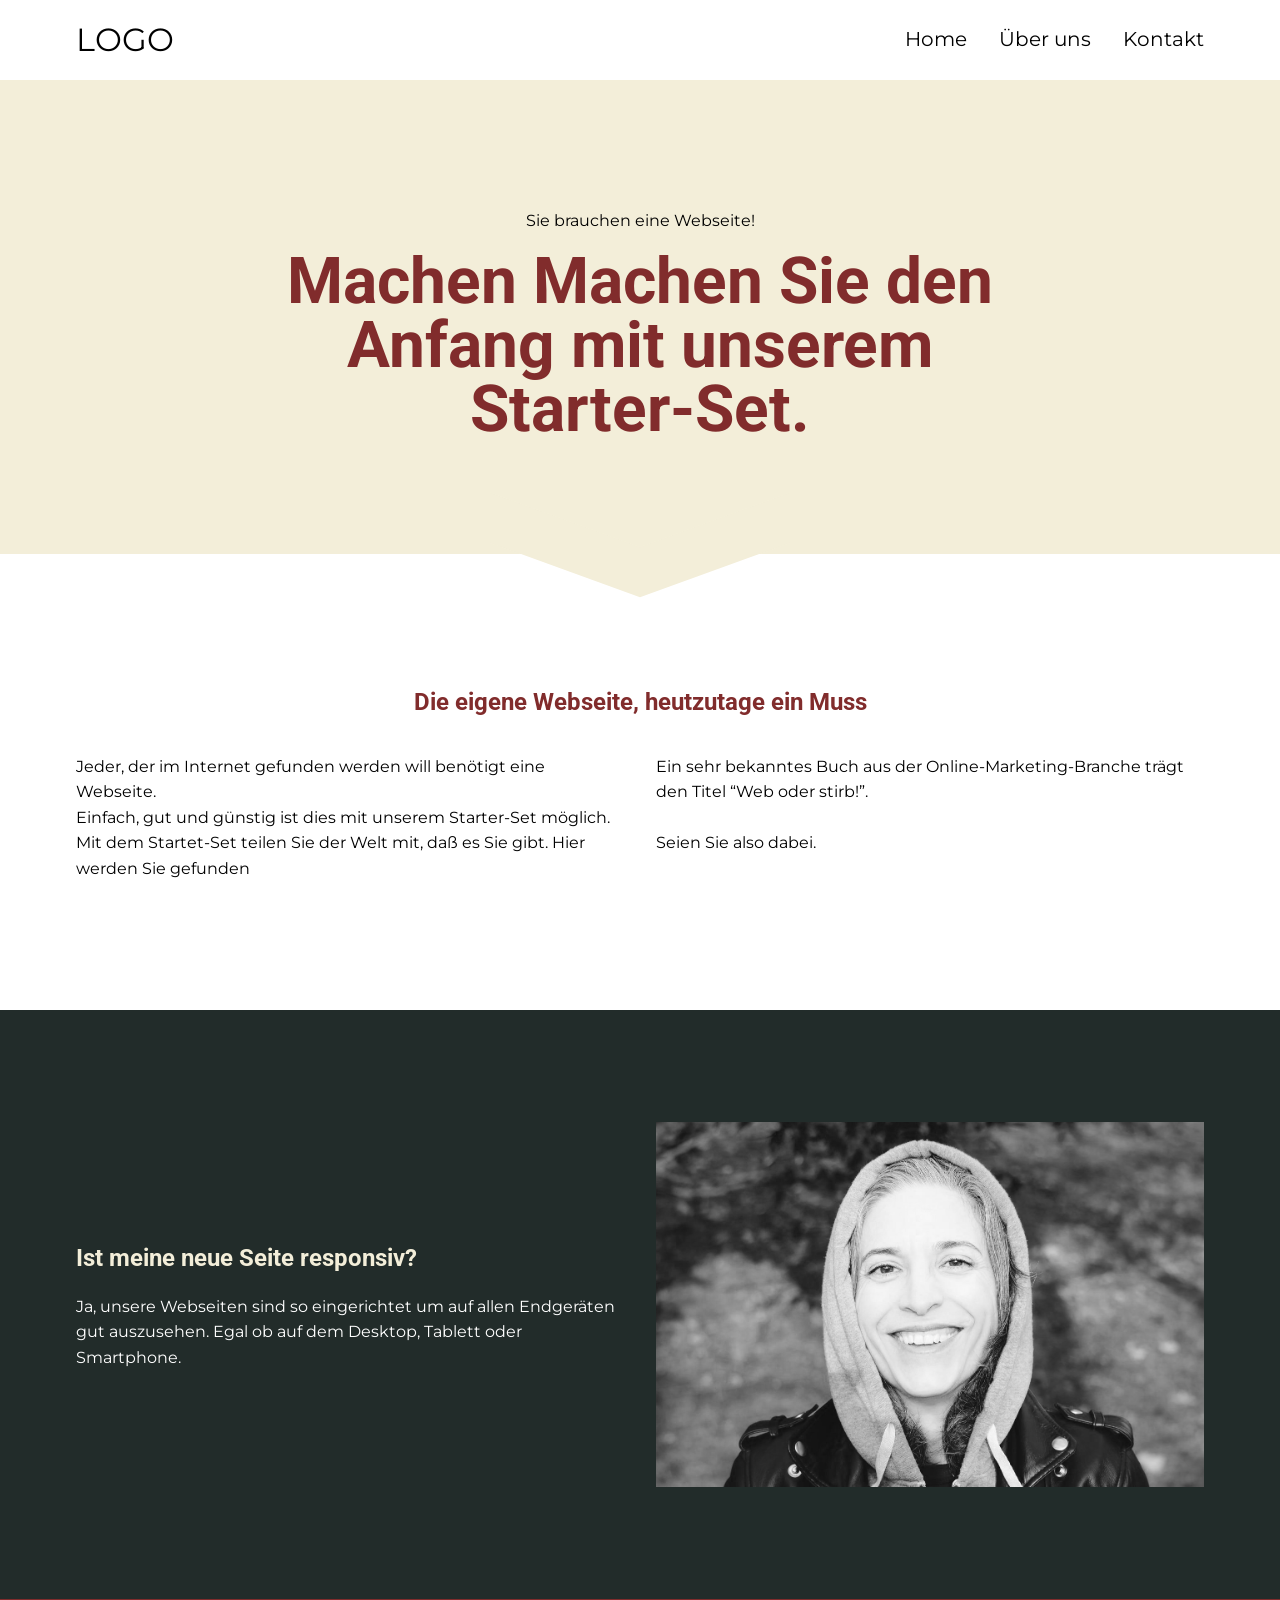
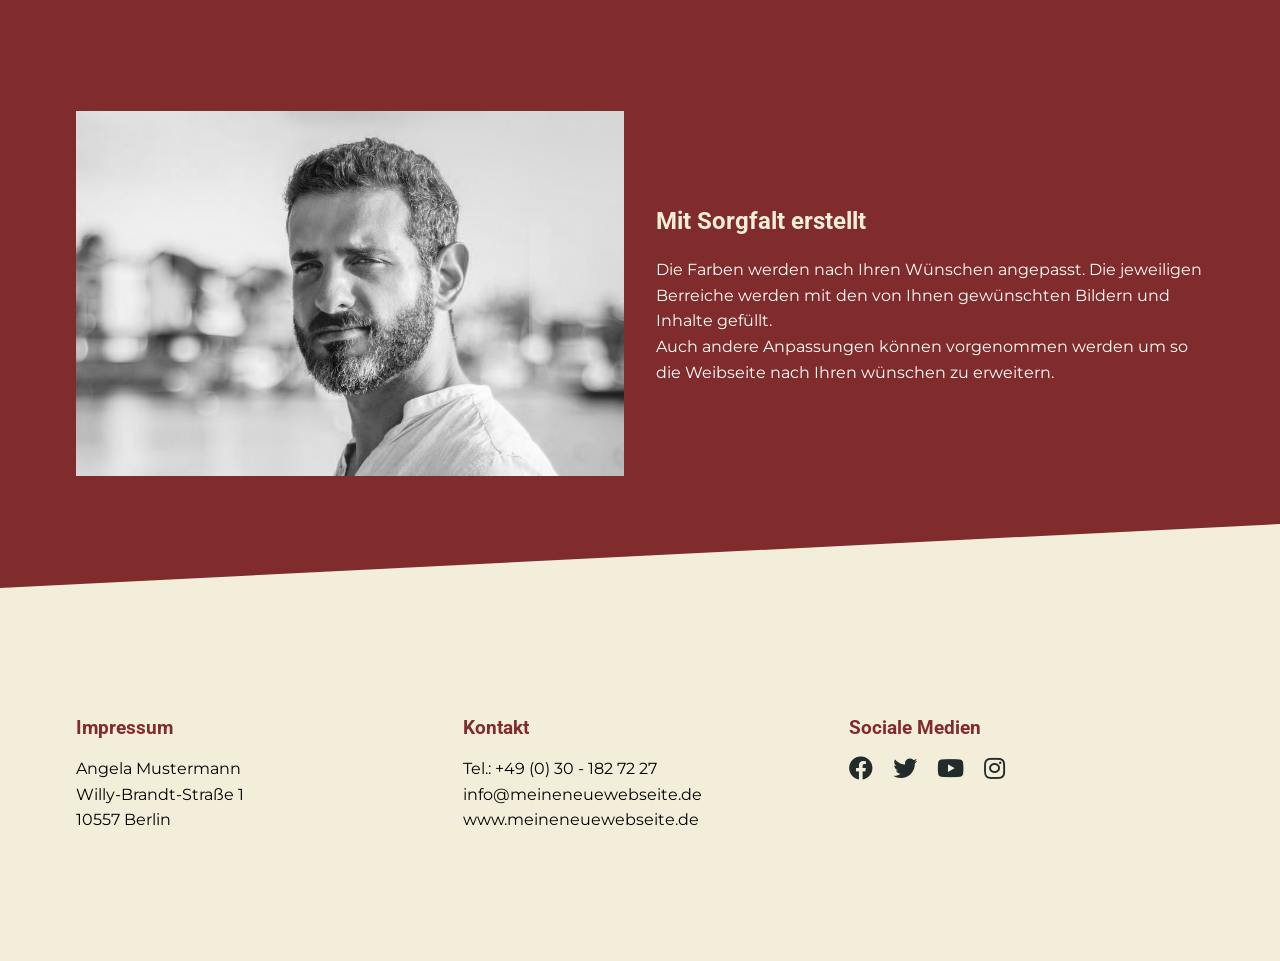
==== index.html @ 492537b1 "upate" ====
<!DOCTYPE html>
<html lang="en">
  <head>
    <meta charset="UTF-8" />
    <meta name="viewport" content="width=device-width, initial-scale=1.0" />
    <title>Starter Company</title>
    <link
      href="https://fonts.googleapis.com/css2?family=Montserrat:wght@100;400;700&family=Roboto:wght@100;400;700&display=swap"
      rel="stylesheet"
    />
    <link
      rel="stylesheet"
      href="https://cdnjs.cloudflare.com/ajax/libs/font-awesome/5.15.1/css/all.min.css"
    />
    <link rel="stylesheet" href="css/main.css" />
  </head>

  <body>
    <section class="container header">
      <nav class="navbar">
        <span class="navbar-toggle" id="js-navbar-toggle">
          <i class="fas fa-bars"></i>
        </span>
        <a href="#" class="logo">LOGO</a>
        <ul class="main-nav" id="js-menu">
          <li><a href="#" class="nav-links">Home</a></li>
          <!--                <li> <a href="#" class="nav-links">Produkte</a> </li>-->
          <li><a href="#" class="nav-links">Über uns</a></li>
          <li><a href="#" class="nav-links">Kontakt</a></li>
        </ul>
      </nav>
    </section>
    <section class="bg-light text-center hero">
      <div class="container container--narrow">
        <p>Sie brauchen eine Webseite!</p>
        <h1>Machen Machen Sie den Anfang mit unserem Starter-Set.</h1>
      </div>
    </section>

    <section>
      <div class="container">
        <h2 class="text-center">Die eigene Webseite, heutzutage ein Muss</h2>
        <div class="split einfuehrung">
          <div>
            <p>
              Jeder, der im Internet gefunden werden will benötigt eine
              Webseite. <br />
              Einfach, gut und günstig ist dies mit unserem Starter-Set möglich.
              Mit dem Startet-Set teilen Sie der Welt mit, da&szlig; es Sie
              gibt. Hier werden Sie gefunden
            </p>
          </div>
          <div>
            <p>
              Ein sehr bekanntes Buch aus der Online-Marketing-Branche trägt den
              Titel “Web oder stirb!”.<br /><br />
              Seien Sie also dabei.
            </p>
          </div>
        </div>
      </div>
    </section>

    <section class="bg-dark">
      <div class="container">
        <div class="split">
          <div>
            <h2>Ist meine neue Seite responsiv?</h2>
            <p>
              Ja, unsere Webseiten sind so eingerichtet um auf allen Endgeräten
              gut auszusehen. Egal ob auf dem Desktop, Tablett oder Smartphone.
            </p>
          </div>
          <div>
            <img
              src="img/image-01.jpg"
              alt="man standing on mountain edge looking at sunset"
            />
          </div>
        </div>
      </div>
    </section>

    <section class="bg-primary">
      <div class="container">
        <div class="split">
          <div>
            <img
              src="img/image-02.jpg"
              alt="foggy mountains with sun setting behind them"
            />
          </div>
          <div>
            <h2>Mit Sorgfalt erstellt</h2>
            <p>
              Die Farben werden nach Ihren Wünschen angepasst. Die jeweiligen
              Berreiche werden mit den von Ihnen gewünschten Bildern und Inhalte
              gefüllt.<br />
              Auch andere Anpassungen können vorgenommen werden um so die
              Weibseite nach Ihren wünschen zu erweitern.
            </p>
          </div>
        </div>
      </div>
    </section>

    <section class="bg-light">
      <div class="container">
        <div class="split footer">
          <div>
            <h3>Impressum</h3>
            <p>
              Angela Mustermann <br />
              Willy-Brandt-Stra&szlig;e 1<br />
              10557 Berlin
            </p>
          </div>
          <div>
            <h3>Kontakt</h3>
            <p>
              Tel.: +49 (0) 30 - 182 72 27<br />
              info@meineneuewebseite.de<br />
              www.meineneuewebseite.de
            </p>
          </div>
          <div>
            <h3>Sociale Medien</h3>
            <ul>
              <li>
                <a href="#"><i class="fab fa-facebook"></i></a>
              </li>
              <li>
                <a href="#"><i class="fab fa-twitter"></i></a>
              </li>
              <li>
                <a href="#"><i class="fab fa-youtube"></i></a>
              </li>
              <li>
                <a href="#"><i class="fab fa-instagram"></i></a>
              </li>
            </ul>
          </div>
        </div>
      </div>
    </section>

    <script>
      let mainNav = document.getElementById("js-menu");
      let navBarToggle = document.getElementById("js-navbar-toggle");

      navBarToggle.addEventListener("click", function () {
        mainNav.classList.toggle("active");
      });
    </script>
  </body>
</html>
---- css/main.css ----
:root {
    --clr-primary-200: #f3eed9;
    --clr-primary-400: #812c2c;

    --clr-neutral-100: #fff;
    --clr-neutral-900: #222c2a;

    --ff-primary: 'Montserrat', sans-serif;
    --ff-accent: 'Roboto', sans-serif;
}

/* === MINI RESET === */

/* Box sizing rules */
*,
*::before,
*::after {
    box-sizing: border-box;
}

/* Remove default padding */
ul,
ol {
    padding: 0;
}

/* Remove default margin */
body,
h1,
h2,
h3,
h4,
p,
ul[class],
/*elements with a class attribute  */
ol[class],
/*elements with a class attribute  */
li,
blockquote {
    margin: 0;
}

/* Set core body defaults */
body {
    scroll-behavior: smooth;
    line-height: 1.6;
}

/* Remove list styles on ul, ol elements with a class attribute */
ul[class],
ol[class] {
    list-style: none;
}

/* A elements that don't have a class get default styles */
a:not([class]) {
    text-decoration-skip-ink: auto;
}

/* Make images easier to work with */
img {
    display: block;
    max-width: 100%;
}

/* Natural flow and rhythm in articles by default */
article > * + * {
    margin-top: 1em;
}

/* Inherit fonts for inputs and buttons */
input,
button,
textarea,
select {
    font: inherit;
}


/* === MINI RESET END === */

body {
    font-family: var(--ff-primary);
    font-weight: 400;
    font-size: 1rem;

}

h1,
h2,
h3 {
    color: var(--clr-primary-400);
    font-family: var(--ff-accent);
    font-weight: 700;
    line-height: 1;
}

h2,
h3,
p {
    margin-top: 1em;
    margin-bottom: 1em;
}

h1 {
    font-size: 4rem;
    /*    text-transform: uppercase;*/
    hyphens: auto;
}


.text-center {
    text-align: center;
}

section {
    padding: 4rem 0;

}

section.header {
    position: relative;
    padding: 0;
}

.container {
    margin: 0 auto;
    width: min(90%, 70.5rem);
}

.split {
    display: flex;
    flex-direction: column;
}


.container--narrow {
    max-width: 50rem;
}

.bg-light {
    background-color: var(--clr-primary-200);
    position: relative;
}

.bg-primary {
    color: var(--clr-neutral-100);
    background-color: var(--clr-primary-400);
    position: relative;
    overflow: hidden;
}

/* ------------------- */
/* SKEW with Border*/

section.bg-primary::after {
    content: "";
    display: block;
    border-bottom: 5vw solid var(--clr-primary-200);
    border-left: 100vw solid transparent;
    position: absolute;
    bottom: 0;
}


/* ------------------- */
/* ARROW with SHAPES*/

section.bg-light.hero::after,
section.bg-light.hero::before {
    position: absolute;
    content: '';
    width: 150px;
    height: 50px;
    background: var(--clr-primary-200);
    bottom: -1em;
    z-index: 100;
}

section.bg-light.hero::before {
    right: 50%;
    transform: skew(0, 20deg)
}

section.bg-light.hero::after {
    left: 50%;
    transform: skew(0, -20deg)
}


.bg-dark {
    color: var(--clr-neutral-100);
    background-color: var(--clr-neutral-900);
}

.bg-primary h2,
.bg-dark h2 {
    color: var(--clr-primary-200);
}

.footer li {
    display: inline-block;
}

.footer a {
    color: var(--clr-neutral-900);
}

.footer .fab {
    font-size: 1.5rem;
    padding-right: 1rem;
}


/* === NAVIGATION === */

.navbar {
    font-size: 1.25rem;
    padding-bottom: 10px;

}

.main-nav {
    list-style-type: none;
    display: none;
}

.navbar ul {
    padding: 0;
    margin: 0;
}

.navbar li {
    padding: .5rem 0 .5rem 1rem;
    border-bottom: 1px solid #ccc;
}

.navbar li:hover {
    background-color: var(--clr-primary-400);
    color: var(--clr-primary-200)
}


.nav-links,
.logo {
    text-decoration: none;
    color: inherit;
}


.logo {
    display: inline-block;
    font-size: 2rem;

}


.navbar-toggle {
    position: absolute;
    top: 10px;
    right: 0px;
    cursor: pointer;
    font-size: 1.5rem;
}

.active {
    display: block;
}

/* === NAVIGATION END === */


/* === === === ===  === */
/*    MEDIA QUERIES     */
/* === === === ===  === */

@media (min-width: 45em) {

    section {
        padding: 7rem 0;
    }

    section.header {
        padding: 0;
    }

    .split {
        flex-direction: row;
        align-items: center;
    }

    .split.einfuehrung,
    .split.footer {
        align-items: flex-start;
    }

    .split > * {
        flex-basis: 100%;
    }

    .split > * + * {
        margin-left: 2em;
    }

    /* === NAVIGATION === */
    .navbar {
        display: flex;
        justify-content: space-between;
        padding-bottom: 0;
        height: 5rem;
        align-items: center;
    }

    .main-nav {
        display: flex;
        flex-direction: row;
        justify-content: flex-end;
    }

    .navbar li {
        padding: 0;
        border-bottom: 0;
    }

    .navbar li:hover {
        background-color: unset;
        color: unset;
    }

    .nav-links {
        margin-left: 2rem;
        padding: 2rem 0 2rem 0;
    }

    .navbar-toggle {
        display: none;
    }


    .nav-links:after {
        margin-left: 2rem;
        display: block;
        content: '';
        border-bottom: 3px solid var(--clr-primary-400);
        transform: scaleX(0);
        transform-origin: left;
        transition: transform 250ms ease-in-out;
    }

    .nav-links:hover:after {
        transform: scaleX(1);

    }

    /* === NAVIGATION END === */

}
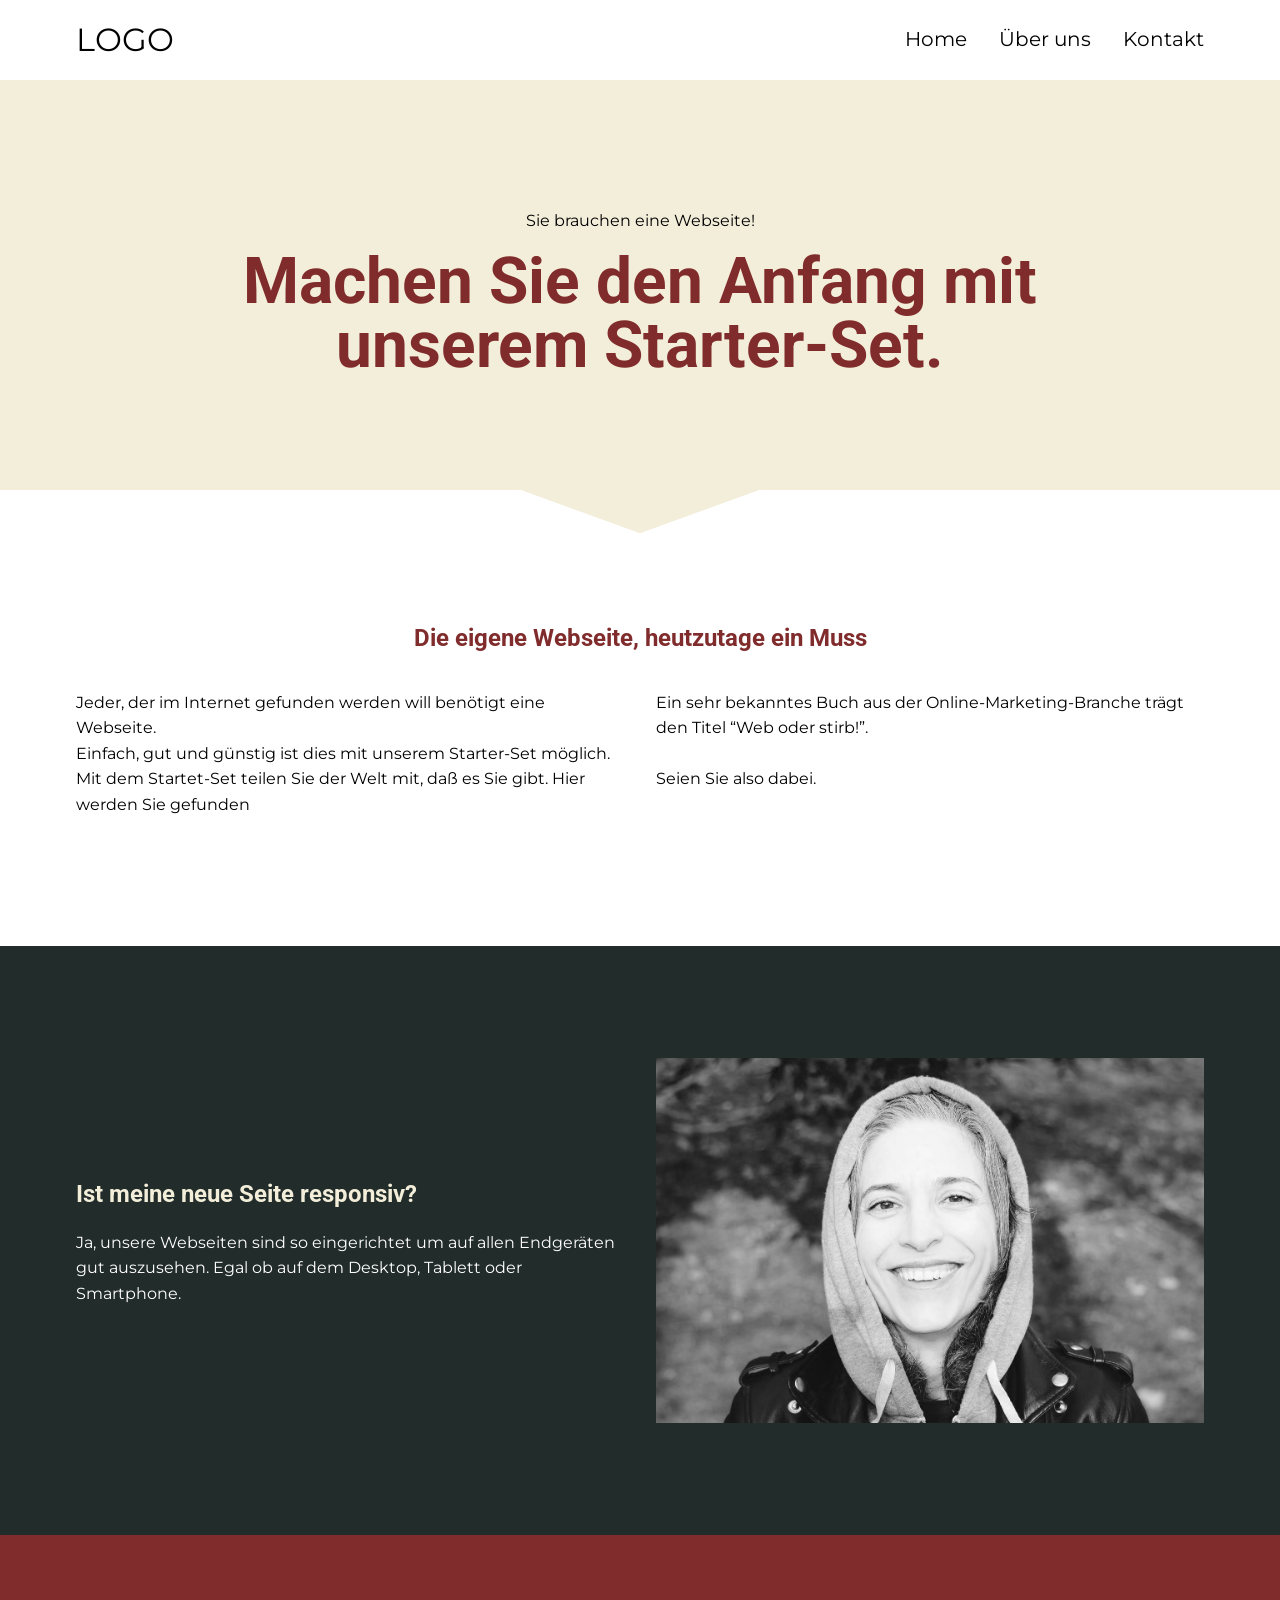
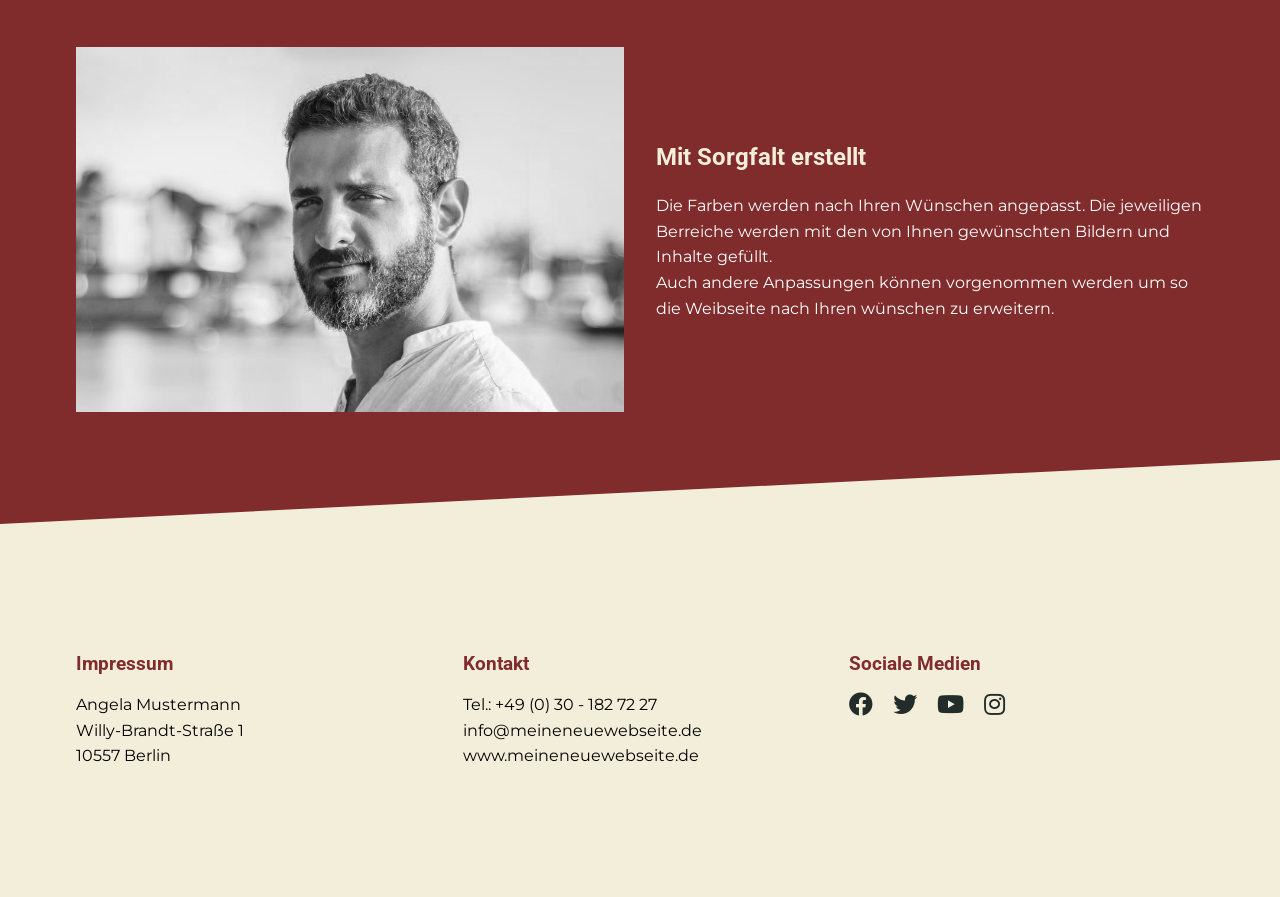
==== commit 27ed2b9d: "Titel gelöscht" ====
--- a/index.html
+++ b/index.html
@@ -33,7 +33,7 @@
     <section class="bg-light text-center hero">
       <div class="container container--narrow">
         <p>Sie brauchen eine Webseite!</p>
-        <h1>Machen Machen Sie den Anfang mit unserem Starter-Set.</h1>
+        <h1>Machen Sie den Anfang mit unserem Starter-Set.</h1>
       </div>
     </section>
 
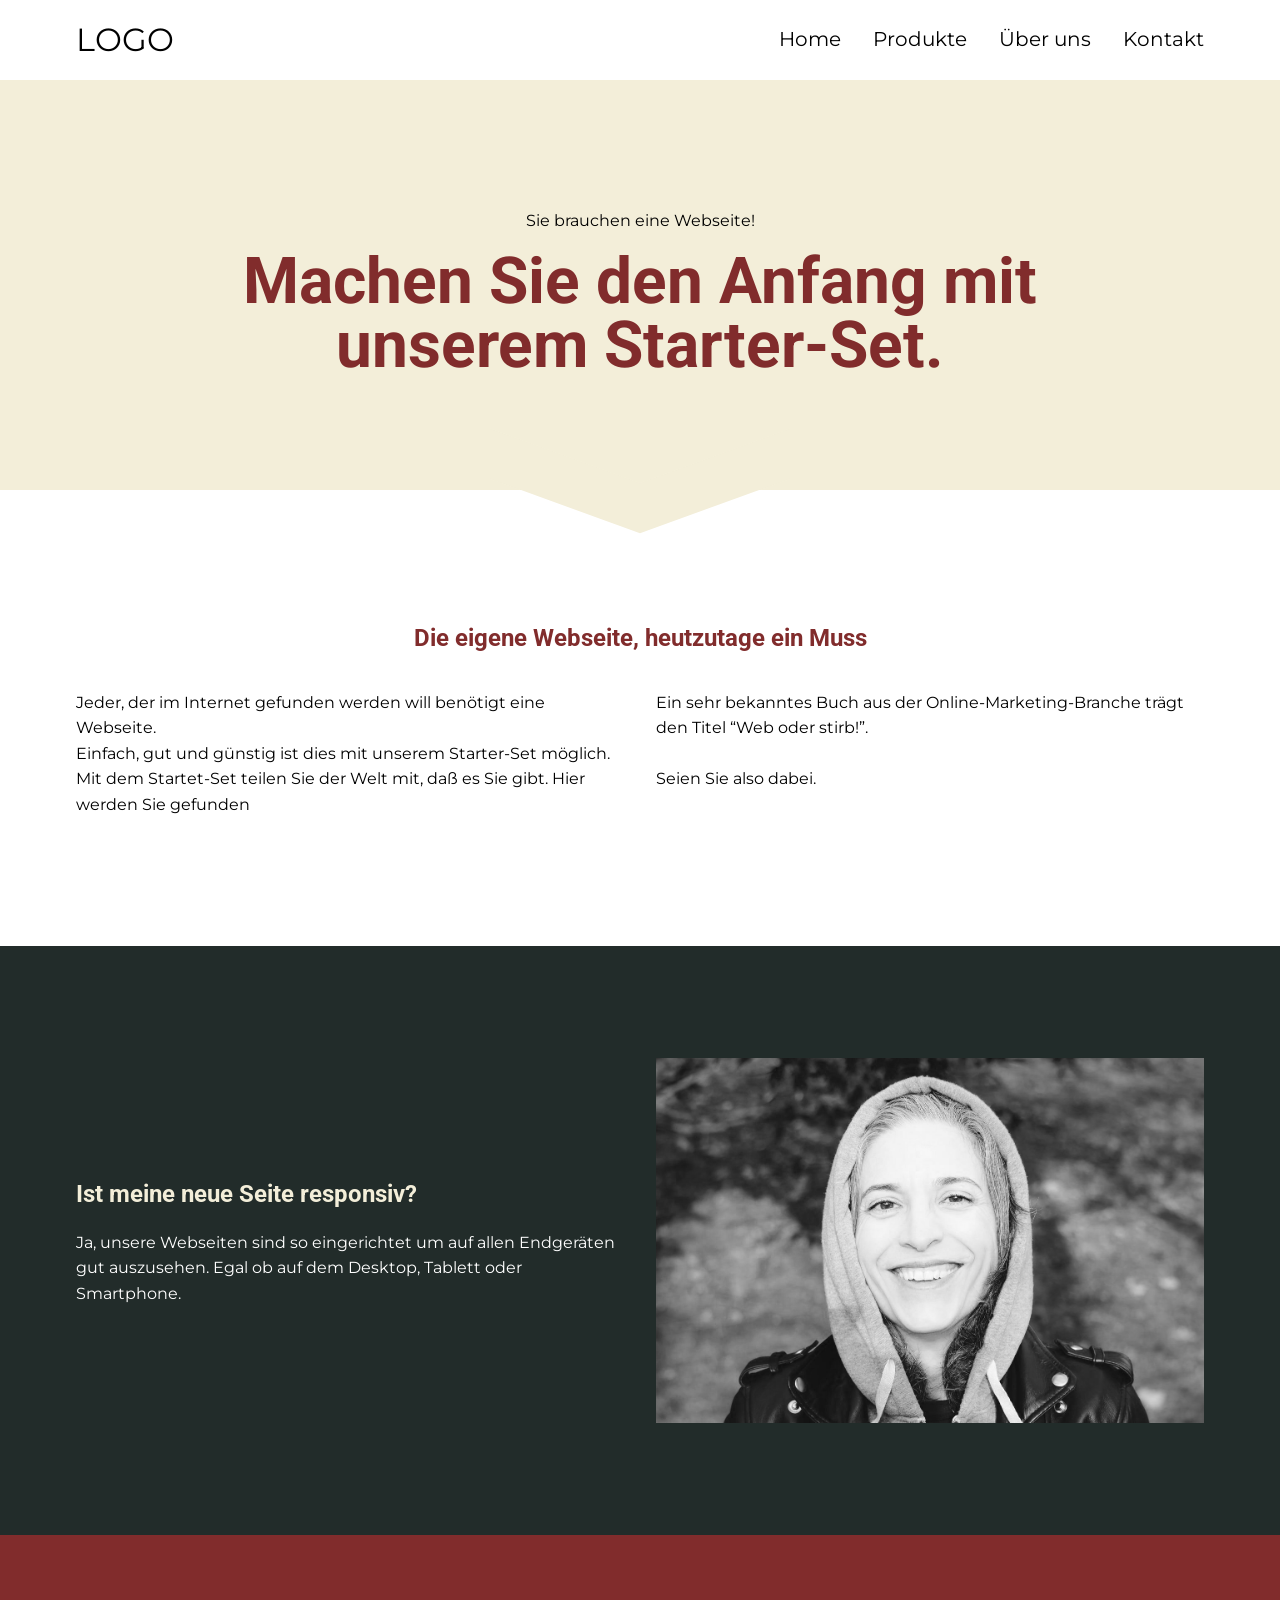
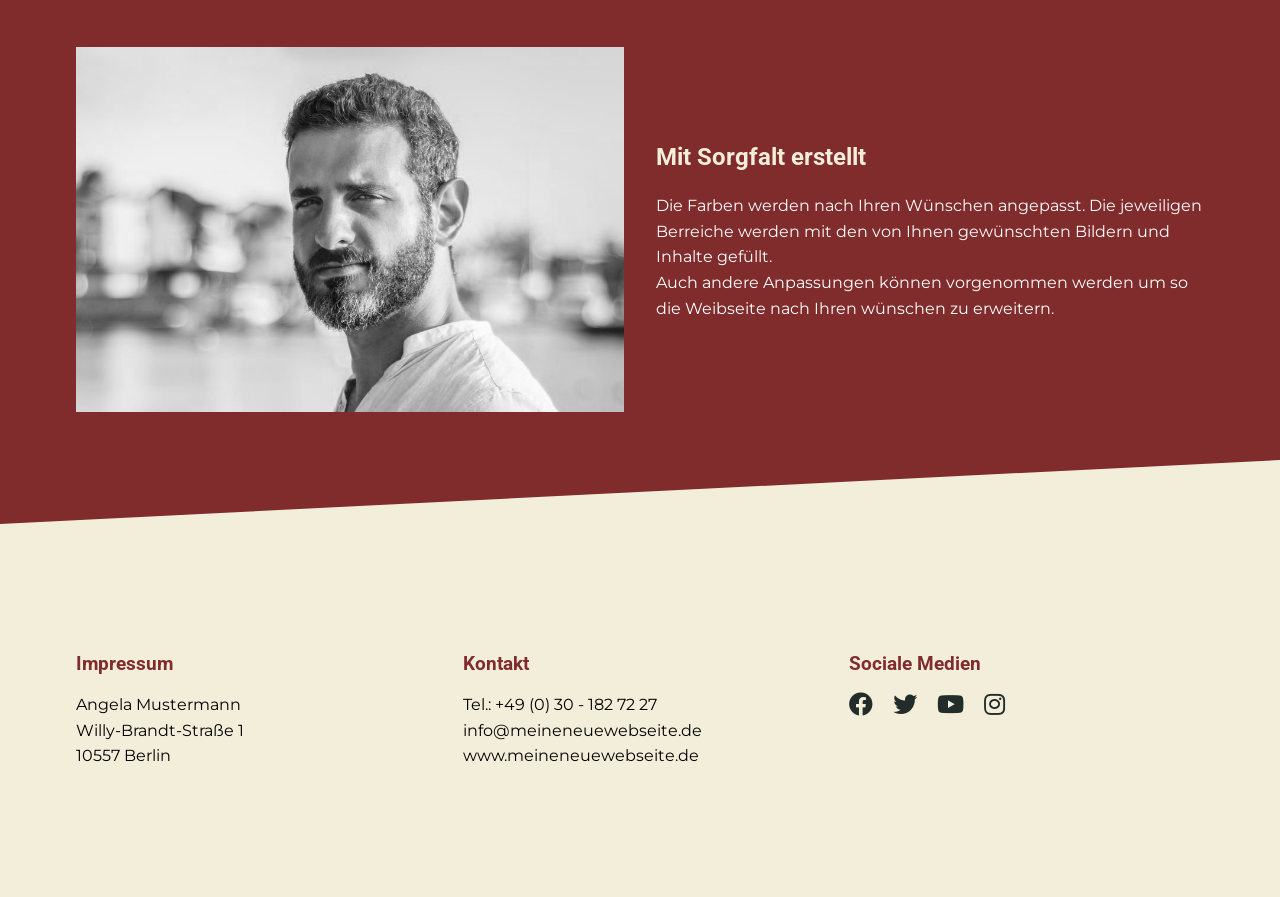
==== commit 652be81c: "Icon Change" ====
--- a/index.html
+++ b/index.html
@@ -13,6 +13,7 @@
       href="https://cdnjs.cloudflare.com/ajax/libs/font-awesome/5.15.1/css/all.min.css"
     />
     <link rel="stylesheet" href="css/main.css" />
+    <script src="script.js" defer></script>
   </head>
 
   <body>
@@ -24,7 +25,7 @@
         <a href="#" class="logo">LOGO</a>
         <ul class="main-nav" id="js-menu">
           <li><a href="#" class="nav-links">Home</a></li>
-          <!--                <li> <a href="#" class="nav-links">Produkte</a> </li>-->
+          <li> <a href="#" class="nav-links">Produkte</a> </li>
           <li><a href="#" class="nav-links">Über uns</a></li>
           <li><a href="#" class="nav-links">Kontakt</a></li>
         </ul>
@@ -143,14 +144,5 @@
         </div>
       </div>
     </section>
-
-    <script>
-      let mainNav = document.getElementById("js-menu");
-      let navBarToggle = document.getElementById("js-navbar-toggle");
-
-      navBarToggle.addEventListener("click", function () {
-        mainNav.classList.toggle("active");
-      });
-    </script>
   </body>
 </html>
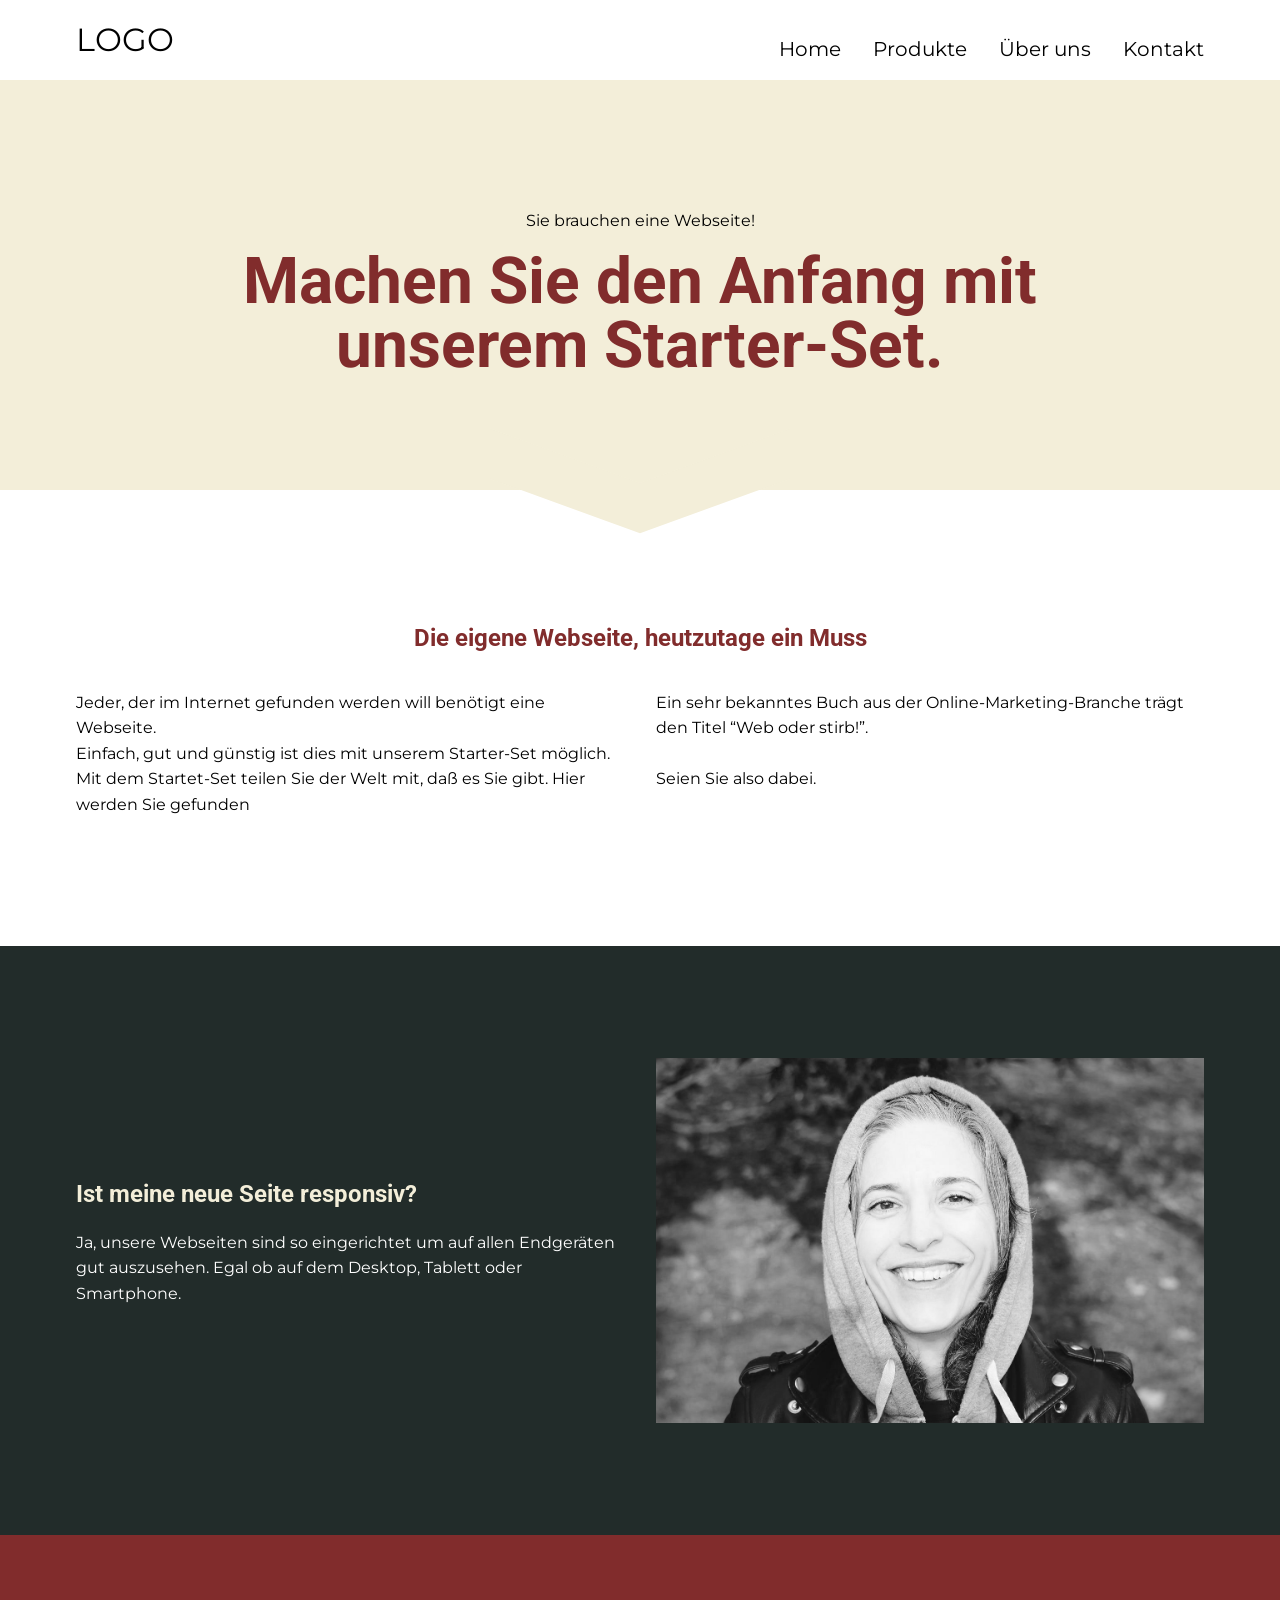
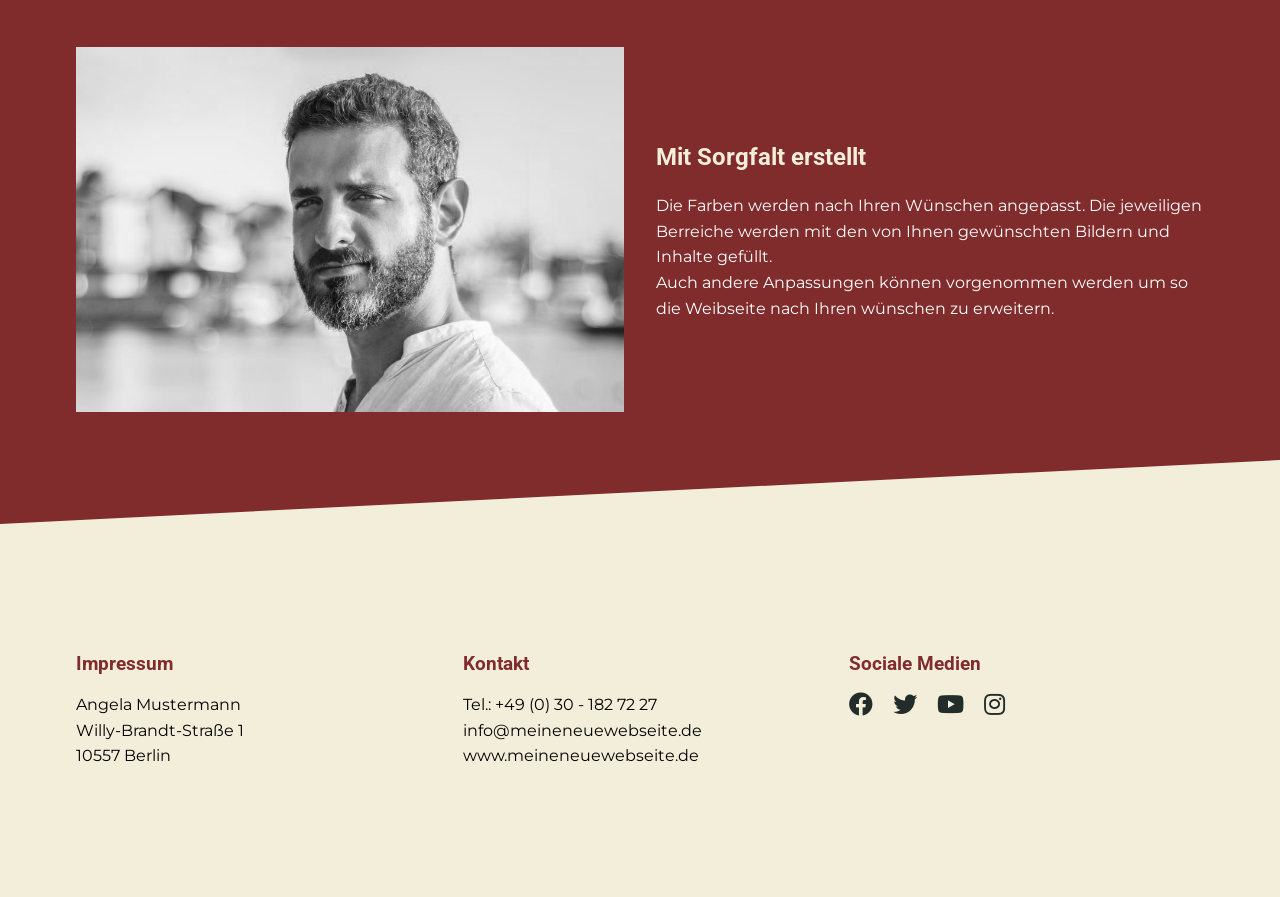
==== commit 60cb37d6: "prettier update" ====
--- a/index.html
+++ b/index.html
@@ -1,148 +1,139 @@
 <!DOCTYPE html>
 <html lang="en">
-  <head>
-    <meta charset="UTF-8" />
-    <meta name="viewport" content="width=device-width, initial-scale=1.0" />
-    <title>Starter Company</title>
-    <link
-      href="https://fonts.googleapis.com/css2?family=Montserrat:wght@100;400;700&family=Roboto:wght@100;400;700&display=swap"
-      rel="stylesheet"
-    />
-    <link
-      rel="stylesheet"
-      href="https://cdnjs.cloudflare.com/ajax/libs/font-awesome/5.15.1/css/all.min.css"
-    />
-    <link rel="stylesheet" href="css/main.css" />
-    <script src="script.js" defer></script>
-  </head>
 
-  <body>
-    <section class="container header">
-      <nav class="navbar">
-        <span class="navbar-toggle" id="js-navbar-toggle">
-          <i class="fas fa-bars"></i>
-        </span>
-        <a href="#" class="logo">LOGO</a>
-        <ul class="main-nav" id="js-menu">
-          <li><a href="#" class="nav-links">Home</a></li>
-          <li> <a href="#" class="nav-links">Produkte</a> </li>
-          <li><a href="#" class="nav-links">Über uns</a></li>
-          <li><a href="#" class="nav-links">Kontakt</a></li>
-        </ul>
-      </nav>
-    </section>
-    <section class="bg-light text-center hero">
-      <div class="container container--narrow">
-        <p>Sie brauchen eine Webseite!</p>
-        <h1>Machen Sie den Anfang mit unserem Starter-Set.</h1>
-      </div>
-    </section>
+<head>
+  <meta charset="UTF-8" />
+  <meta name="viewport" content="width=device-width, initial-scale=1.0" />
+  <title>Starter Company</title>
+  <link
+    href="https://fonts.googleapis.com/css2?family=Montserrat:wght@100;400;700&family=Roboto:wght@100;400;700&display=swap"
+    rel="stylesheet" />
+  <link rel="stylesheet" href="https://cdnjs.cloudflare.com/ajax/libs/font-awesome/5.15.1/css/all.min.css" />
+  <link rel="stylesheet" href="css/main.css" />
+  <script src="script.js" defer></script>
+</head>
 
-    <section>
-      <div class="container">
-        <h2 class="text-center">Die eigene Webseite, heutzutage ein Muss</h2>
-        <div class="split einfuehrung">
-          <div>
-            <p>
-              Jeder, der im Internet gefunden werden will benötigt eine
-              Webseite. <br />
-              Einfach, gut und günstig ist dies mit unserem Starter-Set möglich.
-              Mit dem Startet-Set teilen Sie der Welt mit, da&szlig; es Sie
-              gibt. Hier werden Sie gefunden
-            </p>
-          </div>
-          <div>
-            <p>
-              Ein sehr bekanntes Buch aus der Online-Marketing-Branche trägt den
-              Titel “Web oder stirb!”.<br /><br />
-              Seien Sie also dabei.
-            </p>
-          </div>
+<body>
+  <section class="container header">
+    <nav class="navbar">
+      <span class="navbar-toggle" id="js-navbar-toggle">
+        <i class="fas fa-bars"></i></span>
+      <a href="#" class="logo">LOGO</a>
+      <ul class="main-nav" id="js-menu">
+        <li><a href="#" class="nav-links">Home</a></li>
+        <li><a href="#" class="nav-links">Produkte</a></li>
+        <li><a href="#" class="nav-links">Über uns</a></li>
+        <li><a href="#" class="nav-links">Kontakt</a></li>
+      </ul>
+    </nav>
+  </section>
+  <section class="bg-light text-center hero">
+    <div class="container container--narrow">
+      <p>Sie brauchen eine Webseite!</p>
+      <h1>Machen Sie den Anfang mit unserem Starter-Set.</h1>
+    </div>
+  </section>
+
+  <section>
+    <div class="container">
+      <h2 class="text-center">Die eigene Webseite, heutzutage ein Muss</h2>
+      <div class="split einfuehrung">
+        <div>
+          <p>
+            Jeder, der im Internet gefunden werden will benötigt eine
+            Webseite. <br />
+            Einfach, gut und günstig ist dies mit unserem Starter-Set möglich.
+            Mit dem Startet-Set teilen Sie der Welt mit, da&szlig; es Sie
+            gibt. Hier werden Sie gefunden
+          </p>
+        </div>
+        <div>
+          <p>
+            Ein sehr bekanntes Buch aus der Online-Marketing-Branche trägt den
+            Titel “Web oder stirb!”.<br /><br />
+            Seien Sie also dabei.
+          </p>
         </div>
       </div>
-    </section>
+    </div>
+  </section>
 
-    <section class="bg-dark">
-      <div class="container">
-        <div class="split">
-          <div>
-            <h2>Ist meine neue Seite responsiv?</h2>
-            <p>
-              Ja, unsere Webseiten sind so eingerichtet um auf allen Endgeräten
-              gut auszusehen. Egal ob auf dem Desktop, Tablett oder Smartphone.
-            </p>
-          </div>
-          <div>
-            <img
-              src="img/image-01.jpg"
-              alt="man standing on mountain edge looking at sunset"
-            />
-          </div>
+  <section class="bg-dark">
+    <div class="container">
+      <div class="split">
+        <div>
+          <h2>Ist meine neue Seite responsiv?</h2>
+          <p>
+            Ja, unsere Webseiten sind so eingerichtet um auf allen Endgeräten
+            gut auszusehen. Egal ob auf dem Desktop, Tablett oder Smartphone.
+          </p>
+        </div>
+        <div>
+          <img src="img/image-01.jpg" alt="man standing on mountain edge looking at sunset" />
         </div>
       </div>
-    </section>
+    </div>
+  </section>
 
-    <section class="bg-primary">
-      <div class="container">
-        <div class="split">
-          <div>
-            <img
-              src="img/image-02.jpg"
-              alt="foggy mountains with sun setting behind them"
-            />
-          </div>
-          <div>
-            <h2>Mit Sorgfalt erstellt</h2>
-            <p>
-              Die Farben werden nach Ihren Wünschen angepasst. Die jeweiligen
-              Berreiche werden mit den von Ihnen gewünschten Bildern und Inhalte
-              gefüllt.<br />
-              Auch andere Anpassungen können vorgenommen werden um so die
-              Weibseite nach Ihren wünschen zu erweitern.
-            </p>
-          </div>
+  <section class="bg-primary">
+    <div class="container">
+      <div class="split">
+        <div>
+          <img src="img/image-02.jpg" alt="foggy mountains with sun setting behind them" />
+        </div>
+        <div>
+          <h2>Mit Sorgfalt erstellt</h2>
+          <p>
+            Die Farben werden nach Ihren Wünschen angepasst. Die jeweiligen
+            Berreiche werden mit den von Ihnen gewünschten Bildern und Inhalte
+            gefüllt.<br />
+            Auch andere Anpassungen können vorgenommen werden um so die
+            Weibseite nach Ihren wünschen zu erweitern.
+          </p>
         </div>
       </div>
-    </section>
+    </div>
+  </section>
 
-    <section class="bg-light">
-      <div class="container">
-        <div class="split footer">
-          <div>
-            <h3>Impressum</h3>
-            <p>
-              Angela Mustermann <br />
-              Willy-Brandt-Stra&szlig;e 1<br />
-              10557 Berlin
-            </p>
-          </div>
-          <div>
-            <h3>Kontakt</h3>
-            <p>
-              Tel.: +49 (0) 30 - 182 72 27<br />
-              info@meineneuewebseite.de<br />
-              www.meineneuewebseite.de
-            </p>
-          </div>
-          <div>
-            <h3>Sociale Medien</h3>
-            <ul>
-              <li>
-                <a href="#"><i class="fab fa-facebook"></i></a>
-              </li>
-              <li>
-                <a href="#"><i class="fab fa-twitter"></i></a>
-              </li>
-              <li>
-                <a href="#"><i class="fab fa-youtube"></i></a>
-              </li>
-              <li>
-                <a href="#"><i class="fab fa-instagram"></i></a>
-              </li>
-            </ul>
-          </div>
+  <section class="bg-light">
+    <div class="container">
+      <div class="split footer">
+        <div>
+          <h3>Impressum</h3>
+          <p>
+            Angela Mustermann <br />
+            Willy-Brandt-Stra&szlig;e 1<br />
+            10557 Berlin
+          </p>
+        </div>
+        <div>
+          <h3>Kontakt</h3>
+          <p>
+            Tel.: +49 (0) 30 - 182 72 27<br />
+            info@meineneuewebseite.de<br />
+            www.meineneuewebseite.de
+          </p>
+        </div>
+        <div>
+          <h3>Sociale Medien</h3>
+          <ul>
+            <li>
+              <a href="#"><i class="fab fa-facebook"></i></a>
+            </li>
+            <li>
+              <a href="#"><i class="fab fa-twitter"></i></a>
+            </li>
+            <li>
+              <a href="#"><i class="fab fa-youtube"></i></a>
+            </li>
+            <li>
+              <a href="#"><i class="fab fa-instagram"></i></a>
+            </li>
+          </ul>
         </div>
       </div>
-    </section>
-  </body>
-</html>
+    </div>
+  </section>
+</body>
+
+</html>
--- a/css/main.css
+++ b/css/main.css
@@ -64,7 +64,7 @@
 }
 
 /* Natural flow and rhythm in articles by default */
-article > * + * {
+article>*+* {
     margin-top: 1em;
 }
 
@@ -211,7 +211,6 @@
     padding-right: 1rem;
 }
 
-
 /* === NAVIGATION === */
 
 .navbar {
@@ -227,7 +226,7 @@
 
 .navbar ul {
     padding: 0;
-    margin: 0;
+    margin-top: 20px;
 }
 
 .navbar li {
@@ -294,11 +293,11 @@
         align-items: flex-start;
     }
 
-    .split > * {
+    .split>* {
         flex-basis: 100%;
     }
 
-    .split > * + * {
+    .split>*+* {
         margin-left: 2em;
     }
 
@@ -354,4 +353,4 @@
 
     /* === NAVIGATION END === */
 
-}
+}
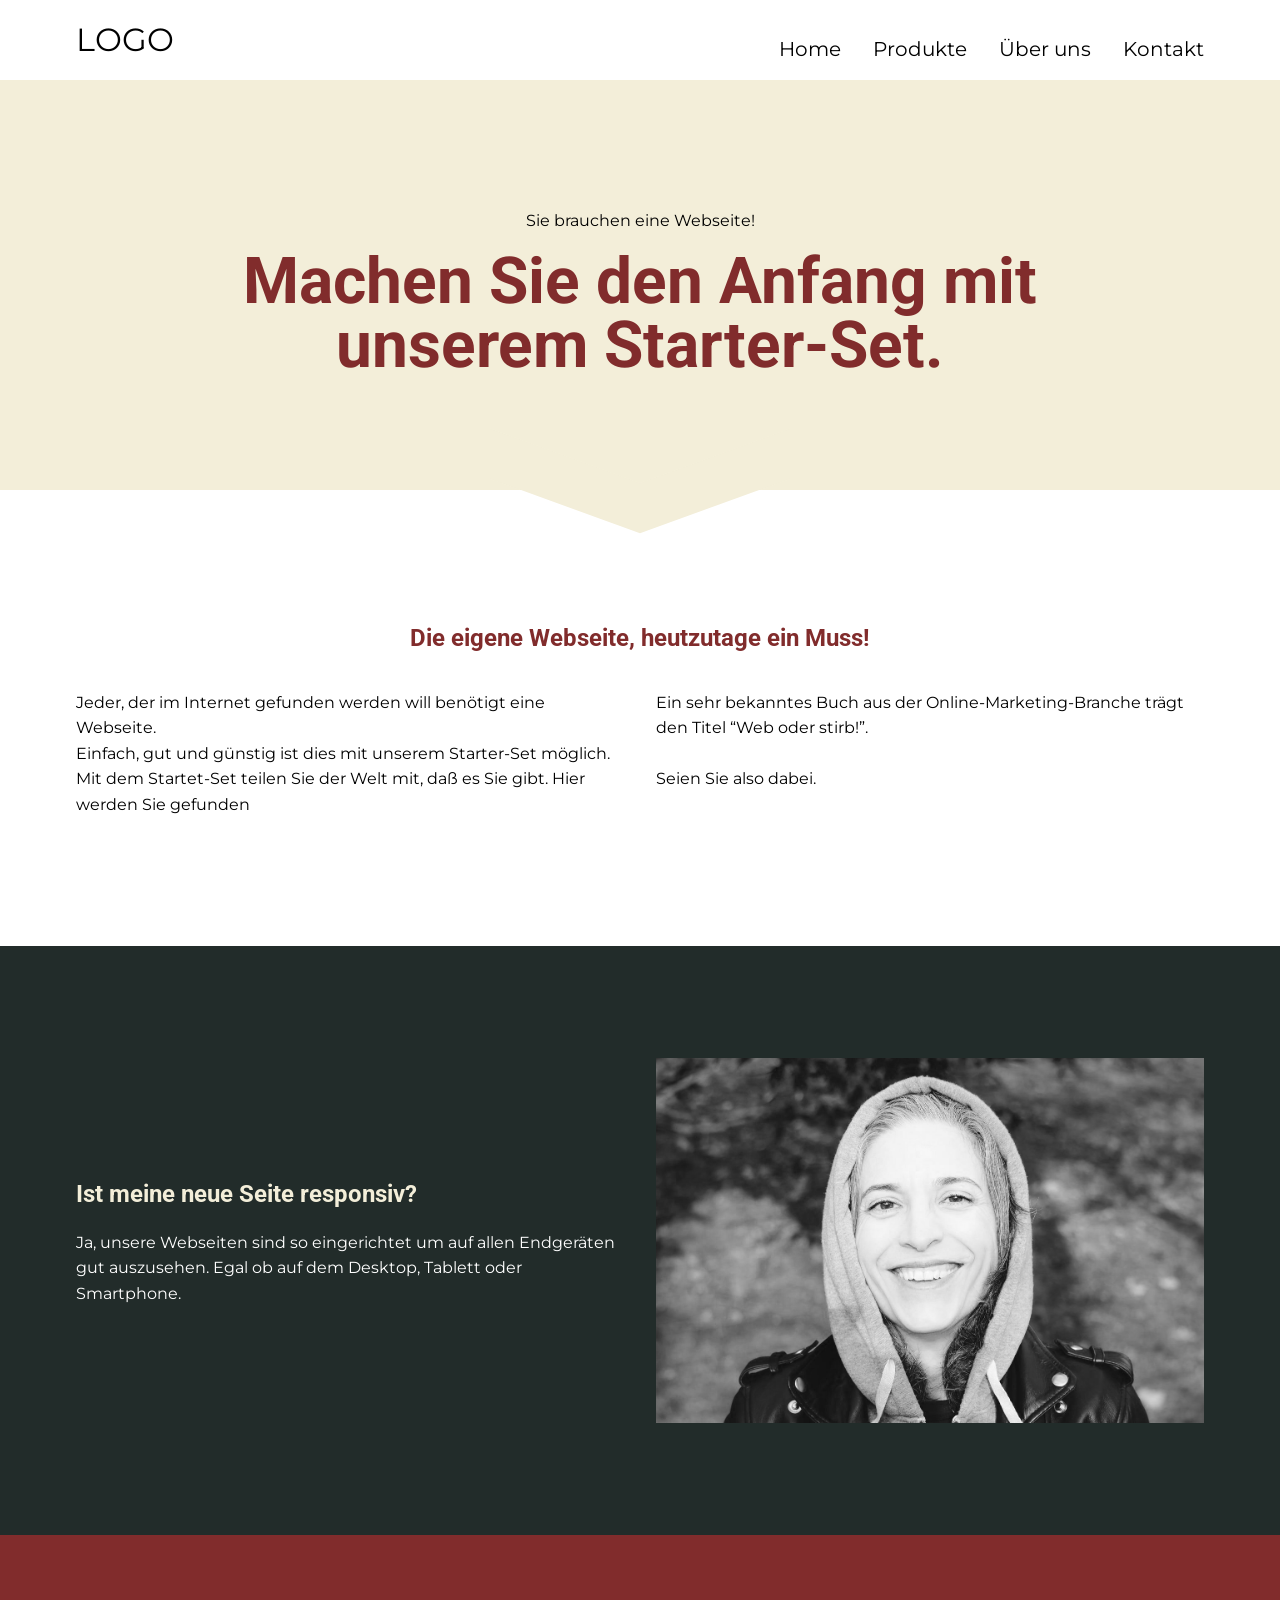
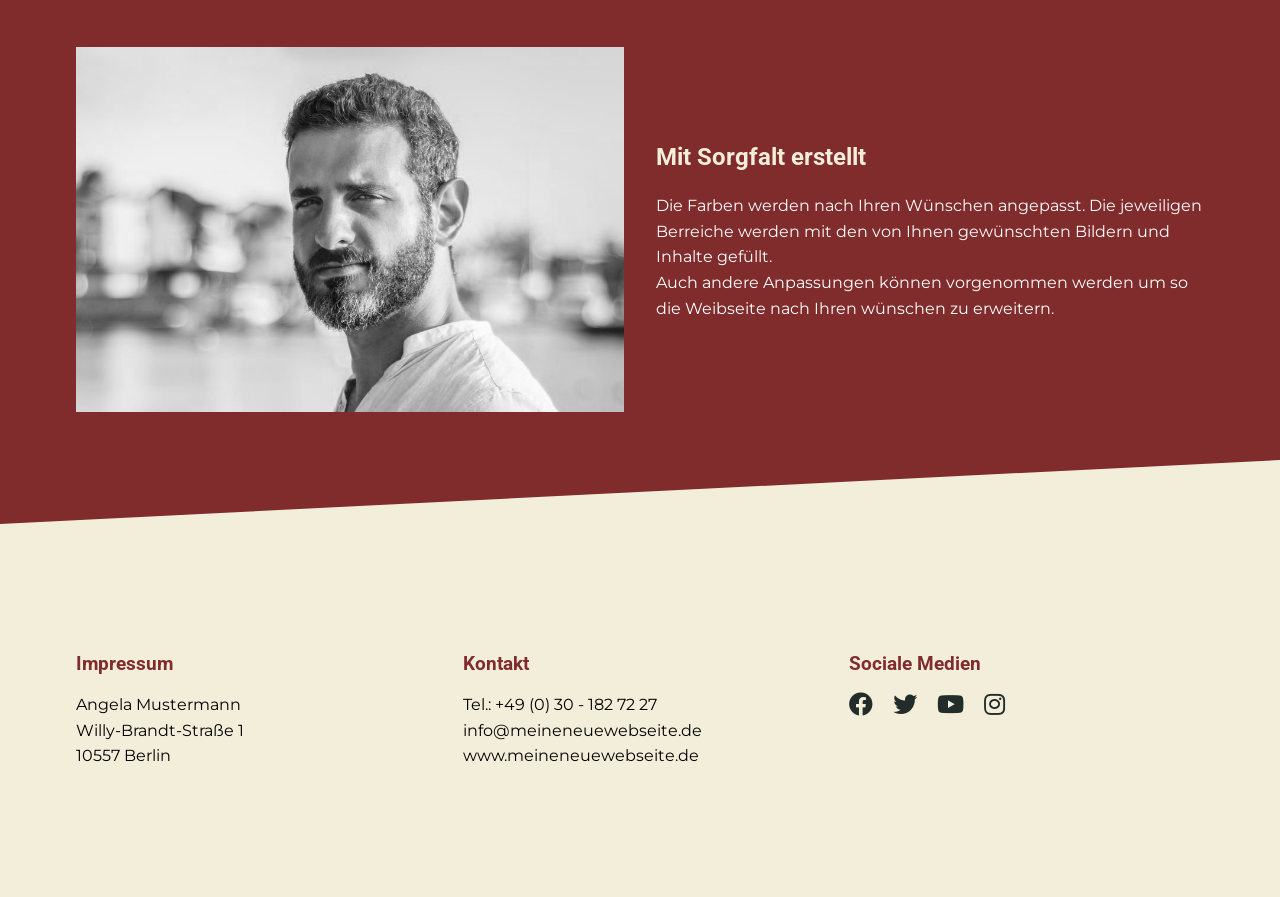
==== commit 66531ba6: "beautify" ====
--- a/index.html
+++ b/index.html
@@ -2,138 +2,134 @@
 <html lang="en">
 
 <head>
-  <meta charset="UTF-8" />
-  <meta name="viewport" content="width=device-width, initial-scale=1.0" />
-  <title>Starter Company</title>
-  <link
-    href="https://fonts.googleapis.com/css2?family=Montserrat:wght@100;400;700&family=Roboto:wght@100;400;700&display=swap"
-    rel="stylesheet" />
-  <link rel="stylesheet" href="https://cdnjs.cloudflare.com/ajax/libs/font-awesome/5.15.1/css/all.min.css" />
-  <link rel="stylesheet" href="css/main.css" />
-  <script src="script.js" defer></script>
+    <meta charset="UTF-8" />
+    <meta name="viewport" content="width=device-width, initial-scale=1.0" />
+    <title>Starter Company</title>
+    <link href="https://fonts.googleapis.com/css2?family=Montserrat:wght@100;400;700&family=Roboto:wght@100;400;700&display=swap" rel="stylesheet" />
+    <link rel="stylesheet" href="https://cdnjs.cloudflare.com/ajax/libs/font-awesome/5.15.1/css/all.min.css" />
+    <link rel="stylesheet" href="css/main.css" />
+    <script src="script.js" defer></script>
 </head>
 
 <body>
-  <section class="container header">
-    <nav class="navbar">
-      <span class="navbar-toggle" id="js-navbar-toggle">
-        <i class="fas fa-bars"></i></span>
-      <a href="#" class="logo">LOGO</a>
-      <ul class="main-nav" id="js-menu">
-        <li><a href="#" class="nav-links">Home</a></li>
-        <li><a href="#" class="nav-links">Produkte</a></li>
-        <li><a href="#" class="nav-links">Über uns</a></li>
-        <li><a href="#" class="nav-links">Kontakt</a></li>
-      </ul>
-    </nav>
-  </section>
-  <section class="bg-light text-center hero">
-    <div class="container container--narrow">
-      <p>Sie brauchen eine Webseite!</p>
-      <h1>Machen Sie den Anfang mit unserem Starter-Set.</h1>
-    </div>
-  </section>
+    <section class="container header">
+        <nav class="navbar">
+            <span class="navbar-toggle" id="js-navbar-toggle">
+                <i class="fas fa-bars"></i></span>
+            <a href="#" class="logo">LOGO</a>
+            <ul class="main-nav" id="js-menu">
+                <li><a href="#" class="nav-links">Home</a></li>
+                <li><a href="#" class="nav-links">Produkte</a></li>
+                <li><a href="#" class="nav-links">Über uns</a></li>
+                <li><a href="#" class="nav-links">Kontakt</a></li>
+            </ul>
+        </nav>
+    </section>
+    <section class="bg-light text-center hero">
+        <div class="container container--narrow">
+            <p>Sie brauchen eine Webseite!</p>
+            <h1>Machen Sie den Anfang mit unserem Starter-Set.</h1>
+        </div>
+    </section>
 
-  <section>
-    <div class="container">
-      <h2 class="text-center">Die eigene Webseite, heutzutage ein Muss</h2>
-      <div class="split einfuehrung">
-        <div>
-          <p>
-            Jeder, der im Internet gefunden werden will benötigt eine
-            Webseite. <br />
-            Einfach, gut und günstig ist dies mit unserem Starter-Set möglich.
-            Mit dem Startet-Set teilen Sie der Welt mit, da&szlig; es Sie
-            gibt. Hier werden Sie gefunden
-          </p>
+    <section>
+        <div class="container">
+            <h2 class="text-center">Die eigene Webseite, heutzutage ein Muss!</h2>
+            <div class="split einfuehrung">
+                <div>
+                    <p>
+                        Jeder, der im Internet gefunden werden will benötigt eine
+                        Webseite. <br />
+                        Einfach, gut und günstig ist dies mit unserem Starter-Set möglich.
+                        Mit dem Startet-Set teilen Sie der Welt mit, da&szlig; es Sie
+                        gibt. Hier werden Sie gefunden
+                    </p>
+                </div>
+                <div>
+                    <p>
+                        Ein sehr bekanntes Buch aus der Online-Marketing-Branche trägt den
+                        Titel “Web oder stirb!”.<br /><br />
+                        Seien Sie also dabei.
+                    </p>
+                </div>
+            </div>
         </div>
-        <div>
-          <p>
-            Ein sehr bekanntes Buch aus der Online-Marketing-Branche trägt den
-            Titel “Web oder stirb!”.<br /><br />
-            Seien Sie also dabei.
-          </p>
+    </section>
+
+    <section class="bg-dark">
+        <div class="container">
+            <div class="split">
+                <div>
+                    <h2>Ist meine neue Seite responsiv?</h2>
+                    <p>
+                        Ja, unsere Webseiten sind so eingerichtet um auf allen Endgeräten
+                        gut auszusehen. Egal ob auf dem Desktop, Tablett oder Smartphone.
+                    </p>
+                </div>
+                <div>
+                    <img src="img/image-01.jpg" alt="man standing on mountain edge looking at sunset" />
+                </div>
+            </div>
         </div>
-      </div>
-    </div>
-  </section>
+    </section>
 
-  <section class="bg-dark">
-    <div class="container">
-      <div class="split">
-        <div>
-          <h2>Ist meine neue Seite responsiv?</h2>
-          <p>
-            Ja, unsere Webseiten sind so eingerichtet um auf allen Endgeräten
-            gut auszusehen. Egal ob auf dem Desktop, Tablett oder Smartphone.
-          </p>
+    <section class="bg-primary">
+        <div class="container">
+            <div class="split">
+                <div>
+                    <img src="img/image-02.jpg" alt="foggy mountains with sun setting behind them" />
+                </div>
+                <div>
+                    <h2>Mit Sorgfalt erstellt</h2>
+                    <p>
+                        Die Farben werden nach Ihren Wünschen angepasst. Die jeweiligen
+                        Berreiche werden mit den von Ihnen gewünschten Bildern und Inhalte
+                        gefüllt.<br />
+                        Auch andere Anpassungen können vorgenommen werden um so die
+                        Weibseite nach Ihren wünschen zu erweitern.
+                    </p>
+                </div>
+            </div>
         </div>
-        <div>
-          <img src="img/image-01.jpg" alt="man standing on mountain edge looking at sunset" />
+    </section>
+
+    <section class="bg-light">
+        <div class="container">
+            <div class="split footer">
+                <div>
+                    <h3>Impressum</h3>
+                    <p>
+                        Angela Mustermann <br />
+                        Willy-Brandt-Stra&szlig;e 1<br />
+                        10557 Berlin
+                    </p>
+                </div>
+                <div>
+                    <h3>Kontakt</h3>
+                    <p>
+                        Tel.: +49 (0) 30 - 182 72 27<br />
+                        info@meineneuewebseite.de<br />
+                        www.meineneuewebseite.de
+                    </p>
+                </div>
+                <div>
+                    <h3>Sociale Medien</h3>
+                    <ul>
+                        <li>
+                            <a href="#"><i class="fab fa-facebook"></i></a>
+                        </li>
+                        <li>
+                            <a href="#"><i class="fab fa-twitter"></i></a>
+                        </li>
+                        <li>
+                            <a href="#"><i class="fab fa-youtube"></i></a>
+                        </li>
+                        <li>
+                            <a href="#"><i class="fab fa-instagram"></i></a>
+                        </li>
+                    </ul>
+                </div>
+            </div>
         </div>
-      </div>
-    </div>
-  </section>
-
-  <section class="bg-primary">
-    <div class="container">
-      <div class="split">
-        <div>
-          <img src="img/image-02.jpg" alt="foggy mountains with sun setting behind them" />
-        </div>
-        <div>
-          <h2>Mit Sorgfalt erstellt</h2>
-          <p>
-            Die Farben werden nach Ihren Wünschen angepasst. Die jeweiligen
-            Berreiche werden mit den von Ihnen gewünschten Bildern und Inhalte
-            gefüllt.<br />
-            Auch andere Anpassungen können vorgenommen werden um so die
-            Weibseite nach Ihren wünschen zu erweitern.
-          </p>
-        </div>
-      </div>
-    </div>
-  </section>
-
-  <section class="bg-light">
-    <div class="container">
-      <div class="split footer">
-        <div>
-          <h3>Impressum</h3>
-          <p>
-            Angela Mustermann <br />
-            Willy-Brandt-Stra&szlig;e 1<br />
-            10557 Berlin
-          </p>
-        </div>
-        <div>
-          <h3>Kontakt</h3>
-          <p>
-            Tel.: +49 (0) 30 - 182 72 27<br />
-            info@meineneuewebseite.de<br />
-            www.meineneuewebseite.de
-          </p>
-        </div>
-        <div>
-          <h3>Sociale Medien</h3>
-          <ul>
-            <li>
-              <a href="#"><i class="fab fa-facebook"></i></a>
-            </li>
-            <li>
-              <a href="#"><i class="fab fa-twitter"></i></a>
-            </li>
-            <li>
-              <a href="#"><i class="fab fa-youtube"></i></a>
-            </li>
-            <li>
-              <a href="#"><i class="fab fa-instagram"></i></a>
-            </li>
-          </ul>
-        </div>
-      </div>
-    </div>
-  </section>
-</body>
-
-</html>+    </section>
+</body></html>
